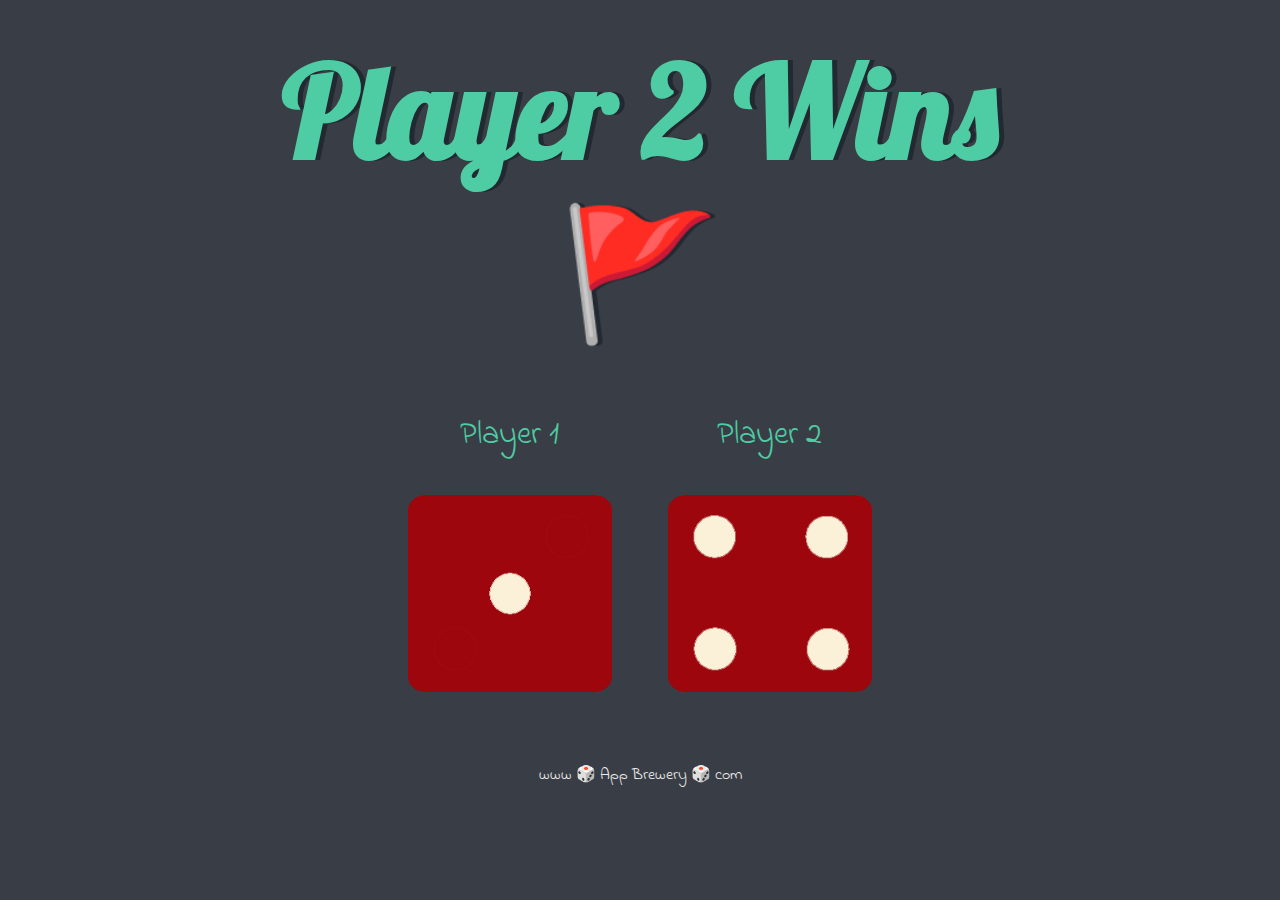
==== index.html @ fdb56726 "Rename dicee.html to index.html" ====
<!DOCTYPE html>
<html lang="en" dir="ltr">
  <head>
    <meta charset="utf-8">
    <link rel="icon" href="https://cdn-icons-png.flaticon.com/512/2228/2228381.png">
    <title>Dicee</title>
    <link rel="stylesheet" href="styles.css">
    <link href="https://fonts.googleapis.com/css?family=Indie+Flower|Lobster" rel="stylesheet">

  </head>
  <body>

    <div class="container">
      <h1>Refresh Me</h1>

      <div class="dice">
        <p>Player 1</p>
        <img class="img1" src="images/dice6.png">
      </div>

      <div class="dice">
        <p>Player 2</p>
        <img class="img2" src="images/dice6.png">
      </div>

    </div>


  </body>
  <script src="index.js" charste="utf-8"></script>

  <footer>
    www 🎲 App Brewery 🎲 com
  </footer>
</html>
---- styles.css ----
.container {
  width: 70%;
  margin: auto;
  text-align: center;
}

.dice {
  text-align: center;
  display: inline-block;

}

body {
  background-color: #393E46;
}

h1 {
  margin: 30px;
  font-family: 'Lobster', cursive;
  text-shadow: 5px 0 #232931;
  font-size: 8rem;
  color: #4ECCA3;
}

p {
  font-size: 2rem;
  color: #4ECCA3;
  font-family: 'Indie Flower', cursive;
}

img {
  width: 80%;
}

footer {
  margin-top: 5%;
  color: #EEEEEE;
  text-align: center;
  font-family: 'Indie Flower', cursive;

}
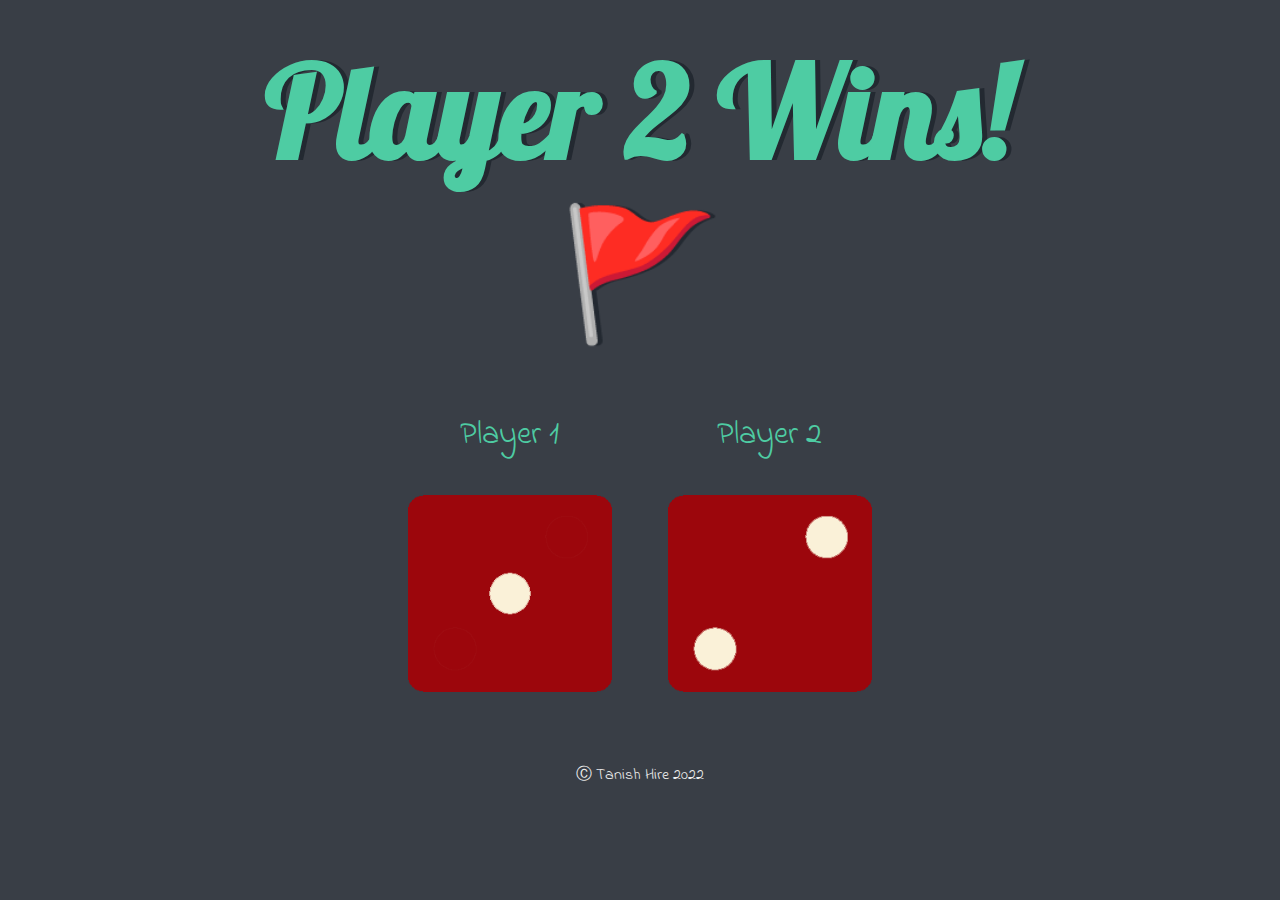
==== commit 3bb32eae: "Update index.html" ====
--- a/index.html
+++ b/index.html
@@ -30,6 +30,6 @@
   <script src="index.js" charste="utf-8"></script>
 
   <footer>
-    www 🎲 App Brewery 🎲 com
+    Ⓒ Tanish Hire 2022
   </footer>
 </html>
